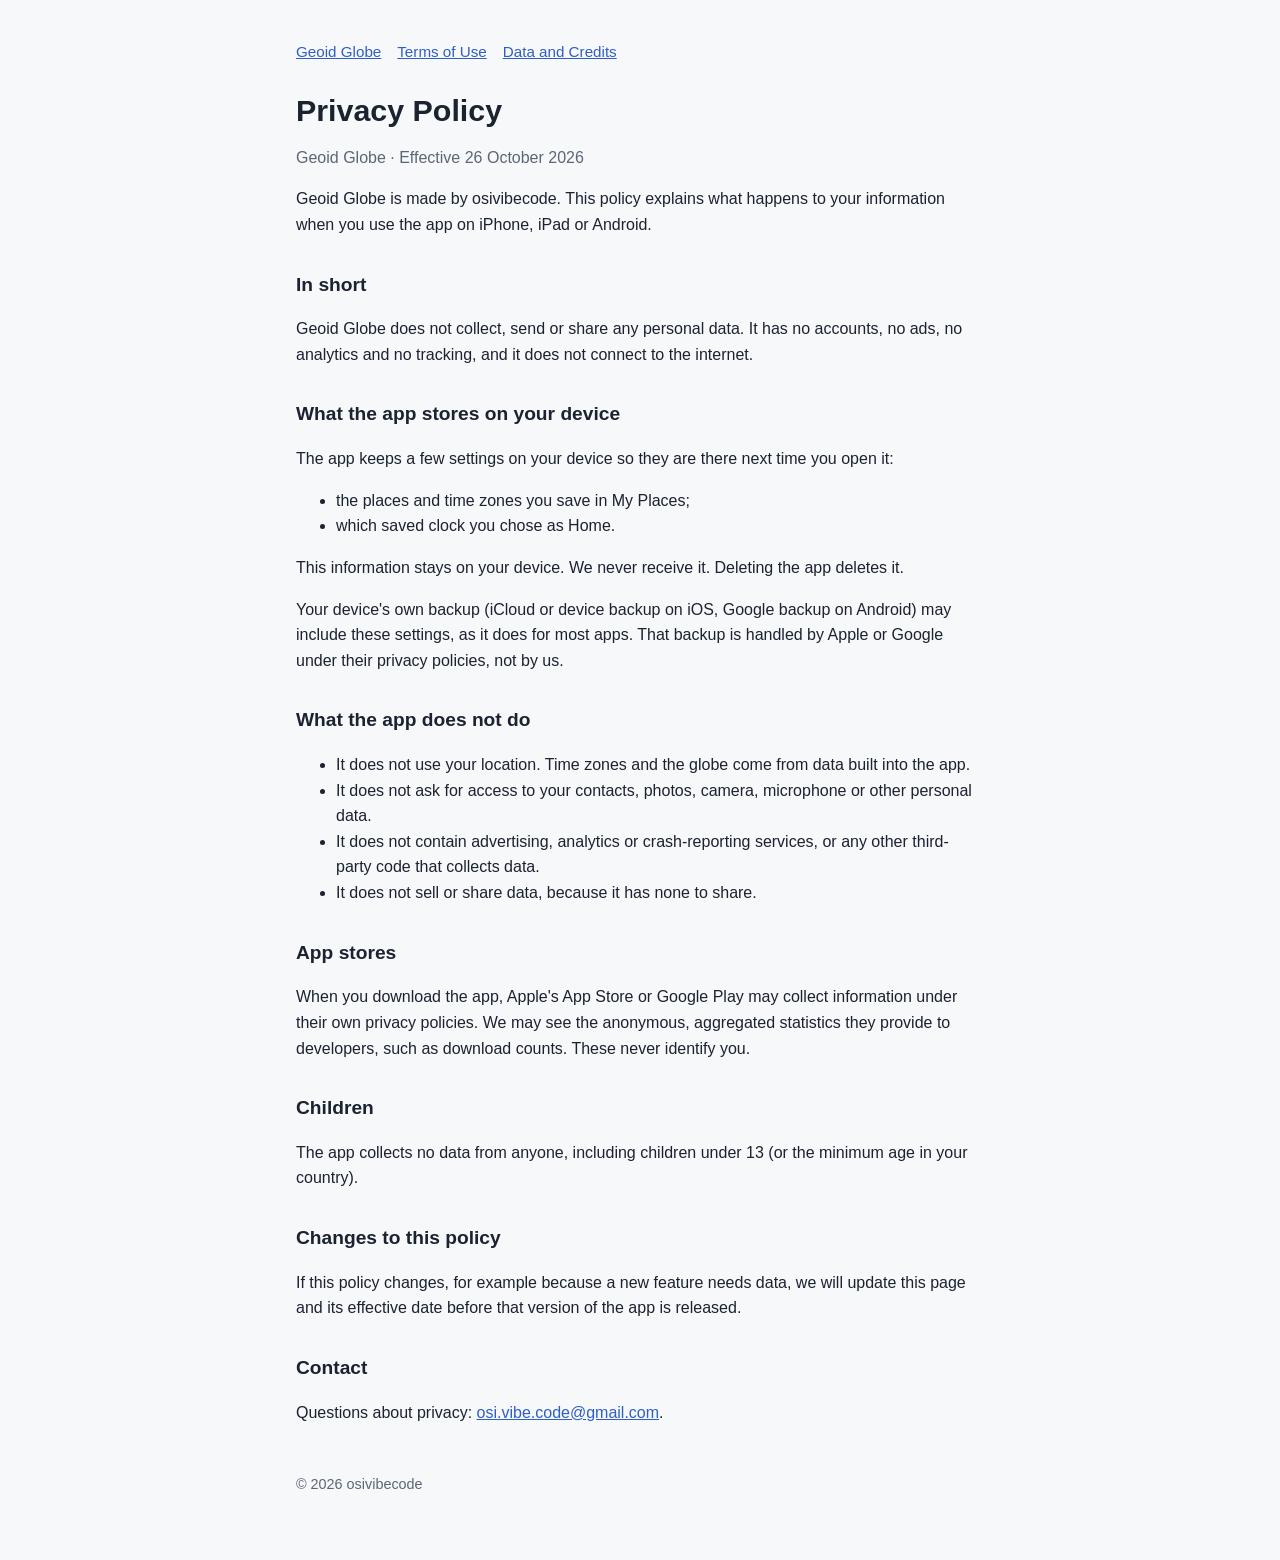
==== privacy-policy.html @ 1ddf96b5 "Add privacy policy, EULA, home page and ODbL data Public pages for the Geoid Globe app, plus the app" ====
<!doctype html>
<html lang="en">
<head>
  <meta charset="utf-8">
  <meta name="viewport" content="width=device-width, initial-scale=1">
  <title>Geoid Globe Privacy</title>
  <meta name="description" content="Privacy policy for the Geoid Globe app.">
  <link rel="stylesheet" href="style.css">
</head>
<body>
<main>
  <nav><a href="./">Geoid Globe</a><a href="eula.html">Terms of Use</a><a href="data/">Data and Credits</a></nav>

  <h1>Privacy Policy</h1>
  <p class="muted">Geoid Globe · Effective 26 October 2026</p>

  <p>Geoid Globe is made by osivibecode. This policy explains what happens to your information when you use the app on iPhone, iPad or Android.</p>

  <h2>In short</h2>
  <p>Geoid Globe does not collect, send or share any personal data. It has no accounts, no ads, no analytics and no tracking, and it does not connect to the internet.</p>

  <h2>What the app stores on your device</h2>
  <p>The app keeps a few settings on your device so they are there next time you open it:</p>
  <ul>
    <li>the places and time zones you save in My Places;</li>
    <li>which saved clock you chose as Home.</li>
  </ul>
  <p>This information stays on your device. We never receive it. Deleting the app deletes it.</p>
  <p>Your device's own backup (iCloud or device backup on iOS, Google backup on Android) may include these settings, as it does for most apps. That backup is handled by Apple or Google under their privacy policies, not by us.</p>

  <h2>What the app does not do</h2>
  <ul>
    <li>It does not use your location. Time zones and the globe come from data built into the app.</li>
    <li>It does not ask for access to your contacts, photos, camera, microphone or other personal data.</li>
    <li>It does not contain advertising, analytics or crash-reporting services, or any other third-party code that collects data.</li>
    <li>It does not sell or share data, because it has none to share.</li>
  </ul>

  <h2>App stores</h2>
  <p>When you download the app, Apple's App Store or Google Play may collect information under their own privacy policies. We may see the anonymous, aggregated statistics they provide to developers, such as download counts. These never identify you.</p>

  <h2>Children</h2>
  <p>The app collects no data from anyone, including children under 13 (or the minimum age in your country).</p>

  <h2>Changes to this policy</h2>
  <p>If this policy changes, for example because a new feature needs data, we will update this page and its effective date before that version of the app is released.</p>

  <h2>Contact</h2>
  <p>Questions about privacy: <a href="mailto:osi.vibe.code@gmail.com">osi.vibe.code@gmail.com</a>.</p>

  <footer>© 2026 osivibecode</footer>
</main>
</body>
</html>
---- style.css ----
:root {
  --bg: #f7f8fa;
  --text: #1b2230;
  --muted: #5b6676;
  --card: #ffffff;
  --border: #dde2ea;
  --accent: #2f5fc4;
}
@media (prefers-color-scheme: dark) {
  :root {
    --bg: #0d111a;
    --text: #e6eaf1;
    --muted: #9aa4b2;
    --card: #161b26;
    --border: #2a3242;
    --accent: #8fb0ff;
  }
}
* { box-sizing: border-box; }
body {
  margin: 0;
  background: var(--bg);
  color: var(--text);
  font: 16px/1.6 -apple-system, BlinkMacSystemFont, "Segoe UI", Roboto, sans-serif;
}
main { max-width: 720px; margin: 0 auto; padding: 40px 16px 64px; }
h1 { font-size: 1.9rem; line-height: 1.2; margin: 0 0 4px; }
h2 { font-size: 1.2rem; margin: 32px 0 8px; }
p, li { color: var(--text); }
.muted { color: var(--muted); }
a { color: var(--accent); }
nav { font-size: 0.95rem; margin-bottom: 28px; }
nav a { margin-right: 16px; }
.cards { display: grid; gap: 12px; margin-top: 24px; }
.card {
  display: block;
  padding: 16px 18px;
  background: var(--card);
  border: 1px solid var(--border);
  border-radius: 14px;
  text-decoration: none;
  color: var(--text);
}
.card strong { display: block; color: var(--accent); }
.card span { color: var(--muted); font-size: 0.95rem; }
footer { margin-top: 48px; font-size: 0.9rem; color: var(--muted); }
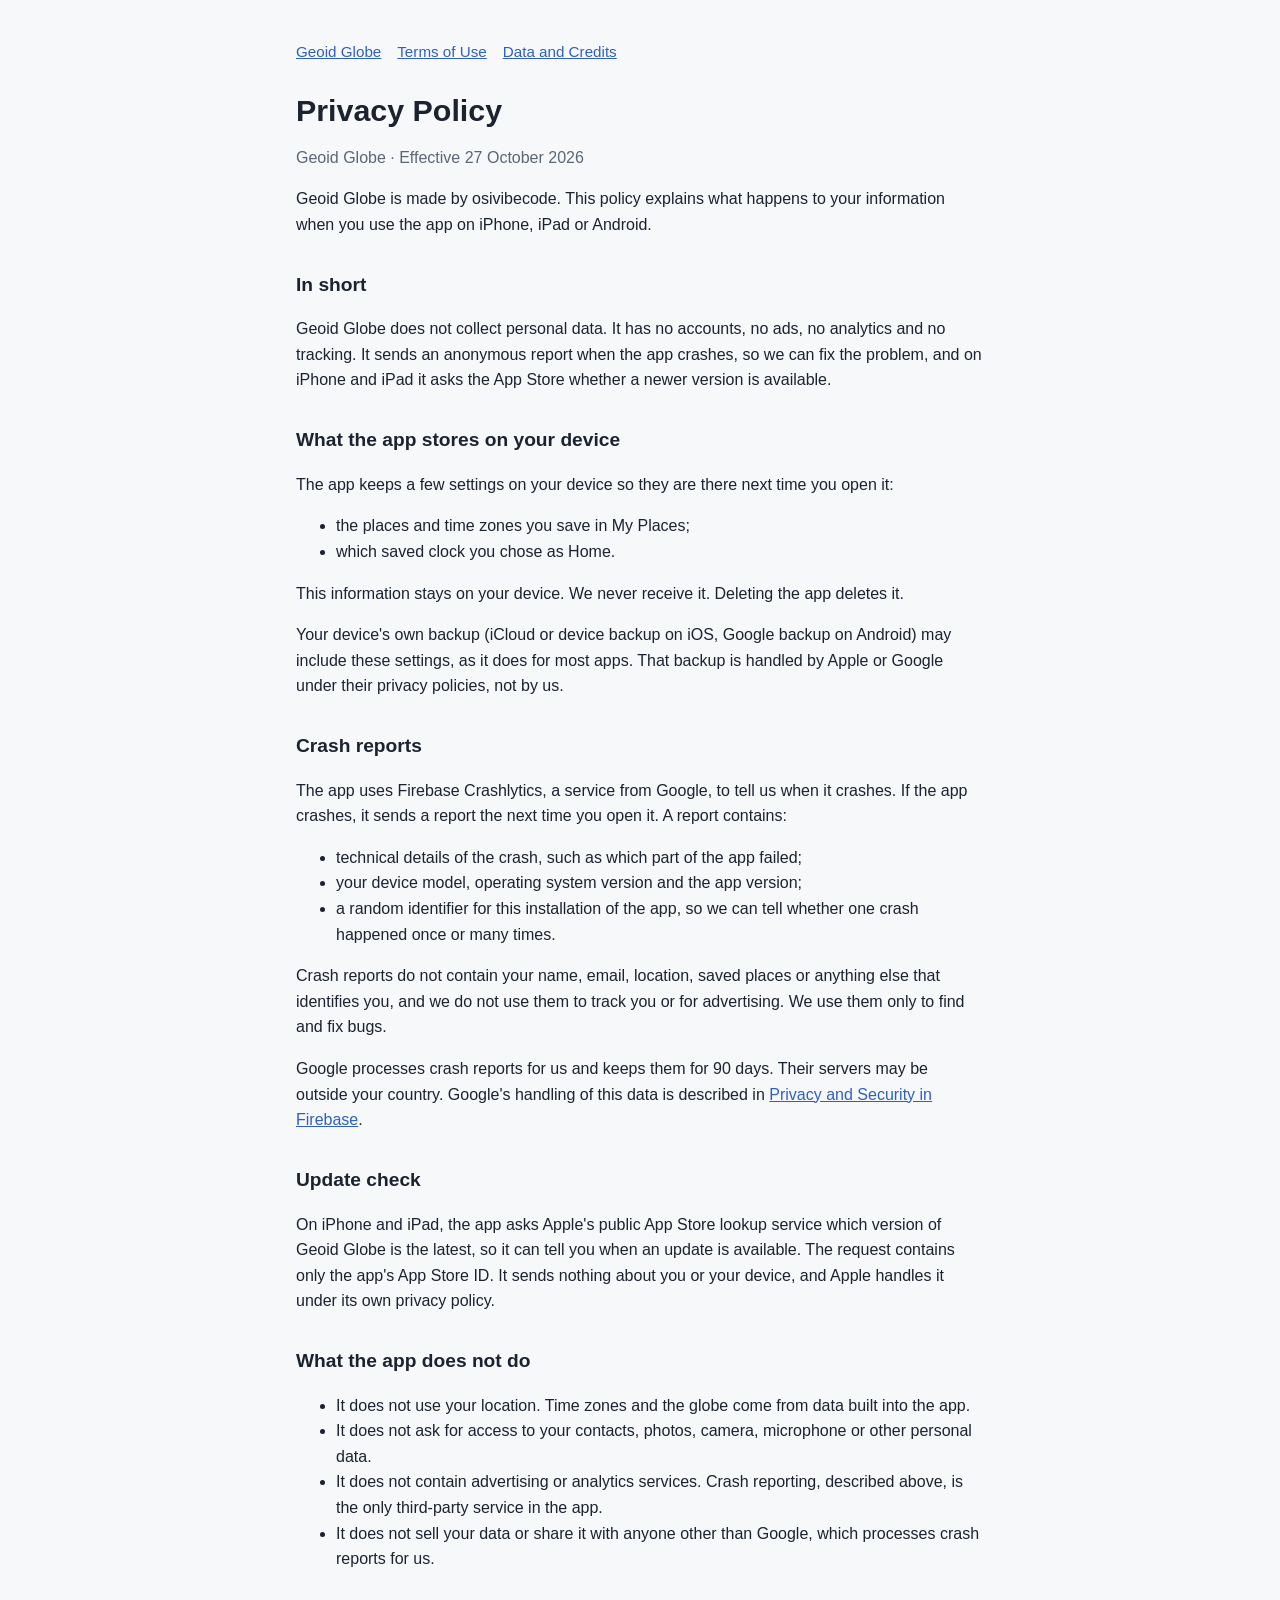
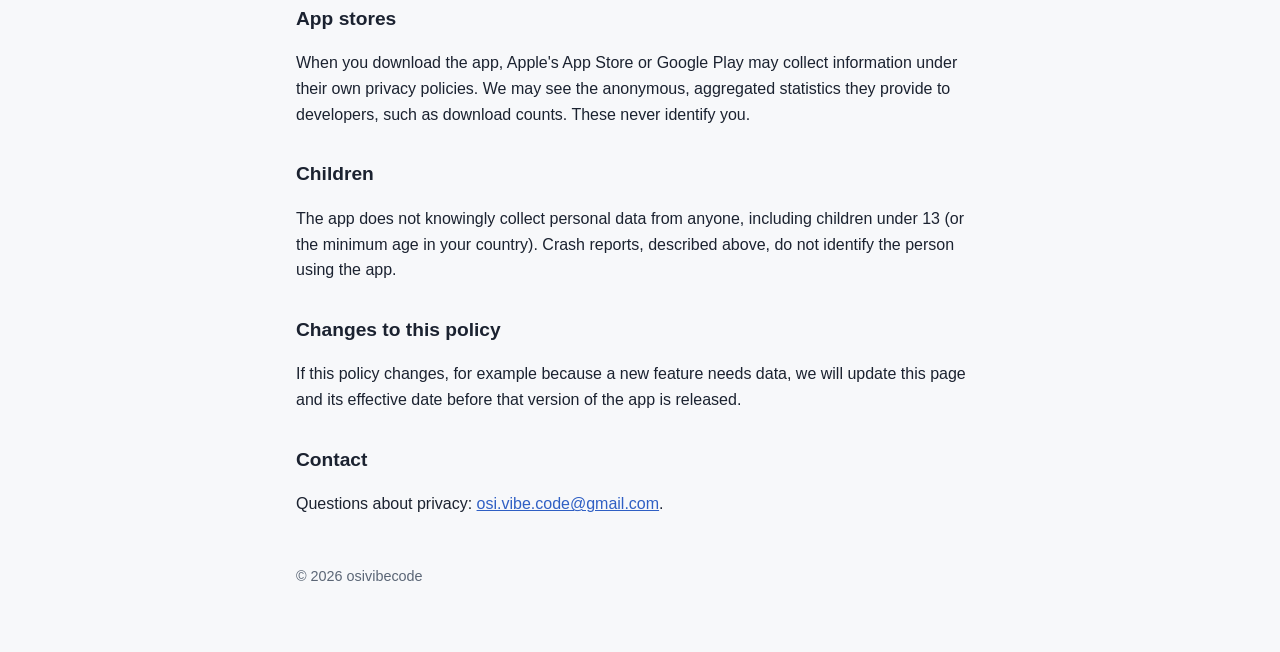
==== commit 73efa556: "added crashlytics" ====
--- a/privacy-policy.html
+++ b/privacy-policy.html
@@ -12,12 +12,12 @@
   <nav><a href="./">Geoid Globe</a><a href="eula.html">Terms of Use</a><a href="data/">Data and Credits</a></nav>
 
   <h1>Privacy Policy</h1>
-  <p class="muted">Geoid Globe · Effective 26 October 2026</p>
+  <p class="muted">Geoid Globe · Effective 27 October 2026</p>
 
   <p>Geoid Globe is made by osivibecode. This policy explains what happens to your information when you use the app on iPhone, iPad or Android.</p>
 
   <h2>In short</h2>
-  <p>Geoid Globe does not collect, send or share any personal data. It has no accounts, no ads, no analytics and no tracking, and it does not connect to the internet.</p>
+  <p>Geoid Globe does not collect personal data. It has no accounts, no ads, no analytics and no tracking. It sends an anonymous report when the app crashes, so we can fix the problem, and on iPhone and iPad it asks the App Store whether a newer version is available.</p>
 
   <h2>What the app stores on your device</h2>
   <p>The app keeps a few settings on your device so they are there next time you open it:</p>
@@ -28,19 +28,32 @@
   <p>This information stays on your device. We never receive it. Deleting the app deletes it.</p>
   <p>Your device's own backup (iCloud or device backup on iOS, Google backup on Android) may include these settings, as it does for most apps. That backup is handled by Apple or Google under their privacy policies, not by us.</p>
 
+  <h2>Crash reports</h2>
+  <p>The app uses Firebase Crashlytics, a service from Google, to tell us when it crashes. If the app crashes, it sends a report the next time you open it. A report contains:</p>
+  <ul>
+    <li>technical details of the crash, such as which part of the app failed;</li>
+    <li>your device model, operating system version and the app version;</li>
+    <li>a random identifier for this installation of the app, so we can tell whether one crash happened once or many times.</li>
+  </ul>
+  <p>Crash reports do not contain your name, email, location, saved places or anything else that identifies you, and we do not use them to track you or for advertising. We use them only to find and fix bugs.</p>
+  <p>Google processes crash reports for us and keeps them for 90 days. Their servers may be outside your country. Google's handling of this data is described in <a href="https://firebase.google.com/support/privacy">Privacy and Security in Firebase</a>.</p>
+
+  <h2>Update check</h2>
+  <p>On iPhone and iPad, the app asks Apple's public App Store lookup service which version of Geoid Globe is the latest, so it can tell you when an update is available. The request contains only the app's App Store ID. It sends nothing about you or your device, and Apple handles it under its own privacy policy.</p>
+
   <h2>What the app does not do</h2>
   <ul>
     <li>It does not use your location. Time zones and the globe come from data built into the app.</li>
     <li>It does not ask for access to your contacts, photos, camera, microphone or other personal data.</li>
-    <li>It does not contain advertising, analytics or crash-reporting services, or any other third-party code that collects data.</li>
-    <li>It does not sell or share data, because it has none to share.</li>
+    <li>It does not contain advertising or analytics services. Crash reporting, described above, is the only third-party service in the app.</li>
+    <li>It does not sell your data or share it with anyone other than Google, which processes crash reports for us.</li>
   </ul>
 
   <h2>App stores</h2>
   <p>When you download the app, Apple's App Store or Google Play may collect information under their own privacy policies. We may see the anonymous, aggregated statistics they provide to developers, such as download counts. These never identify you.</p>
 
   <h2>Children</h2>
-  <p>The app collects no data from anyone, including children under 13 (or the minimum age in your country).</p>
+  <p>The app does not knowingly collect personal data from anyone, including children under 13 (or the minimum age in your country). Crash reports, described above, do not identify the person using the app.</p>
 
   <h2>Changes to this policy</h2>
   <p>If this policy changes, for example because a new feature needs data, we will update this page and its effective date before that version of the app is released.</p>
